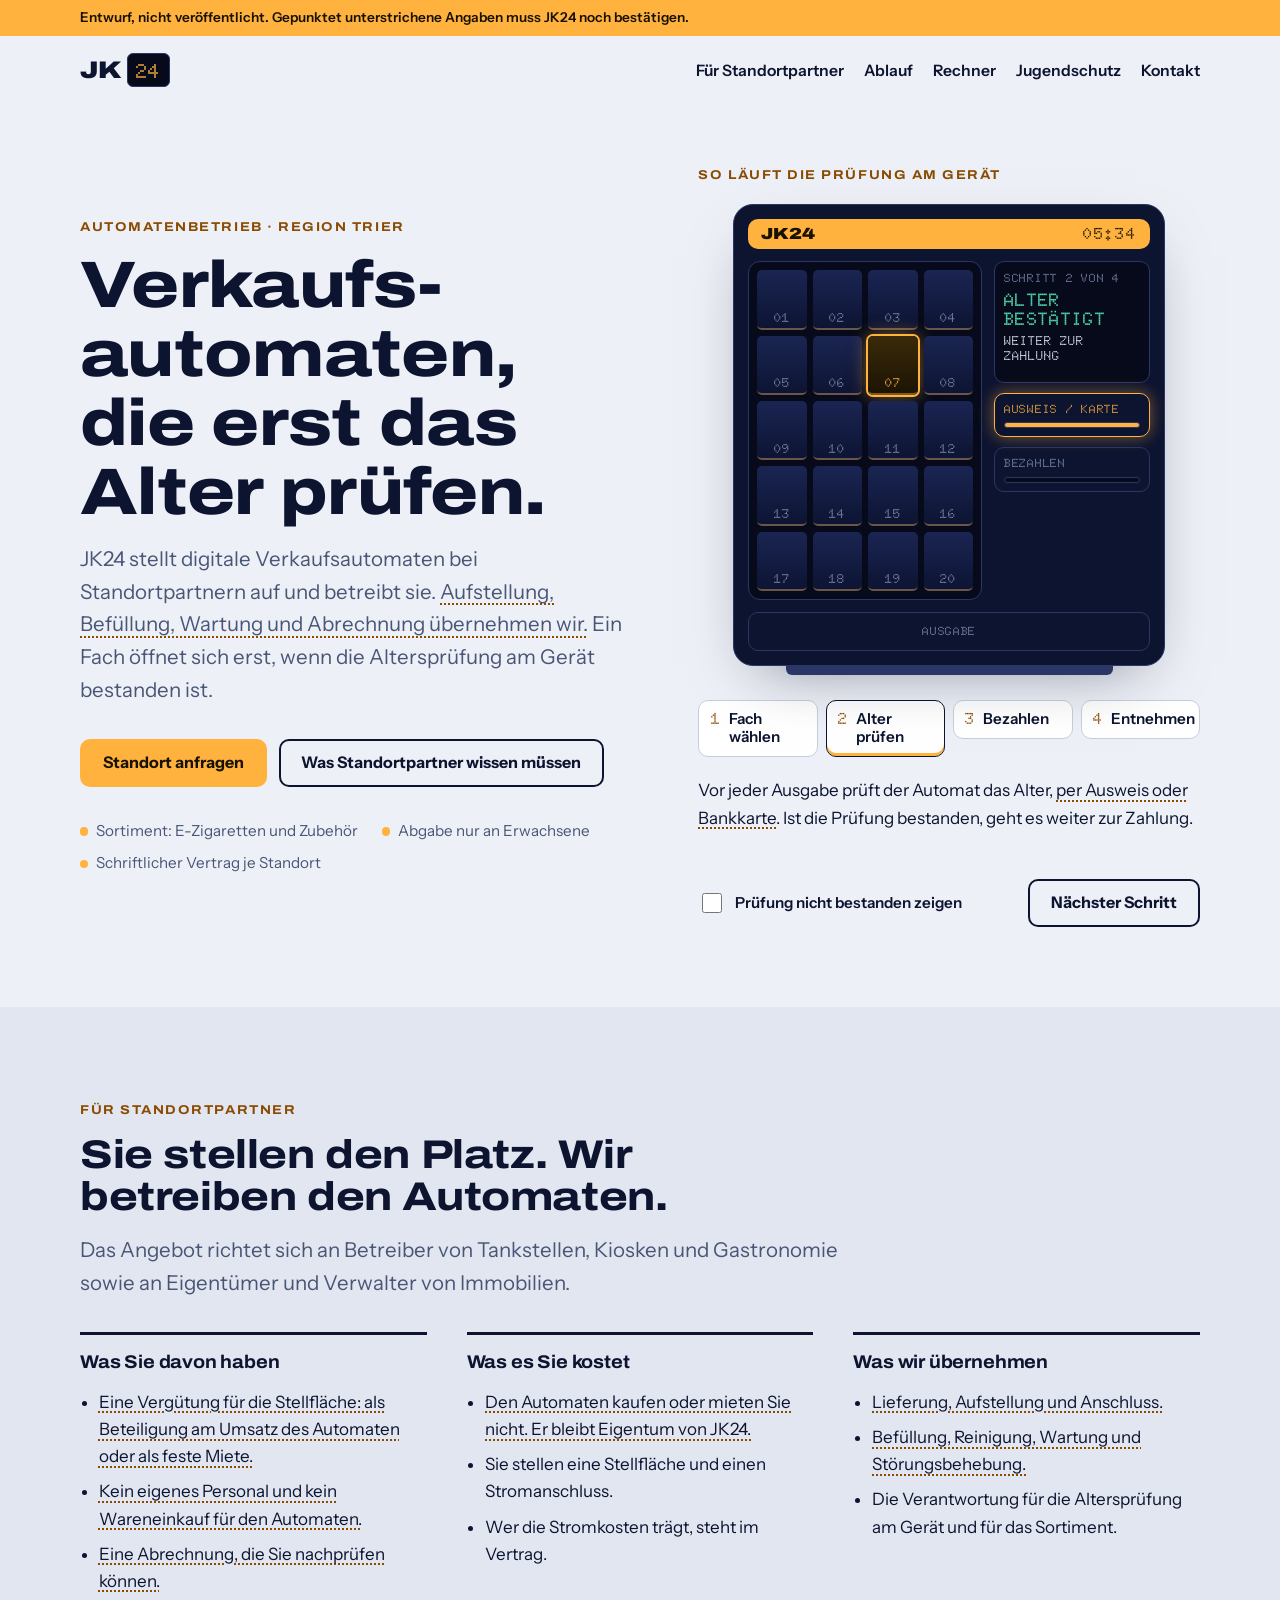
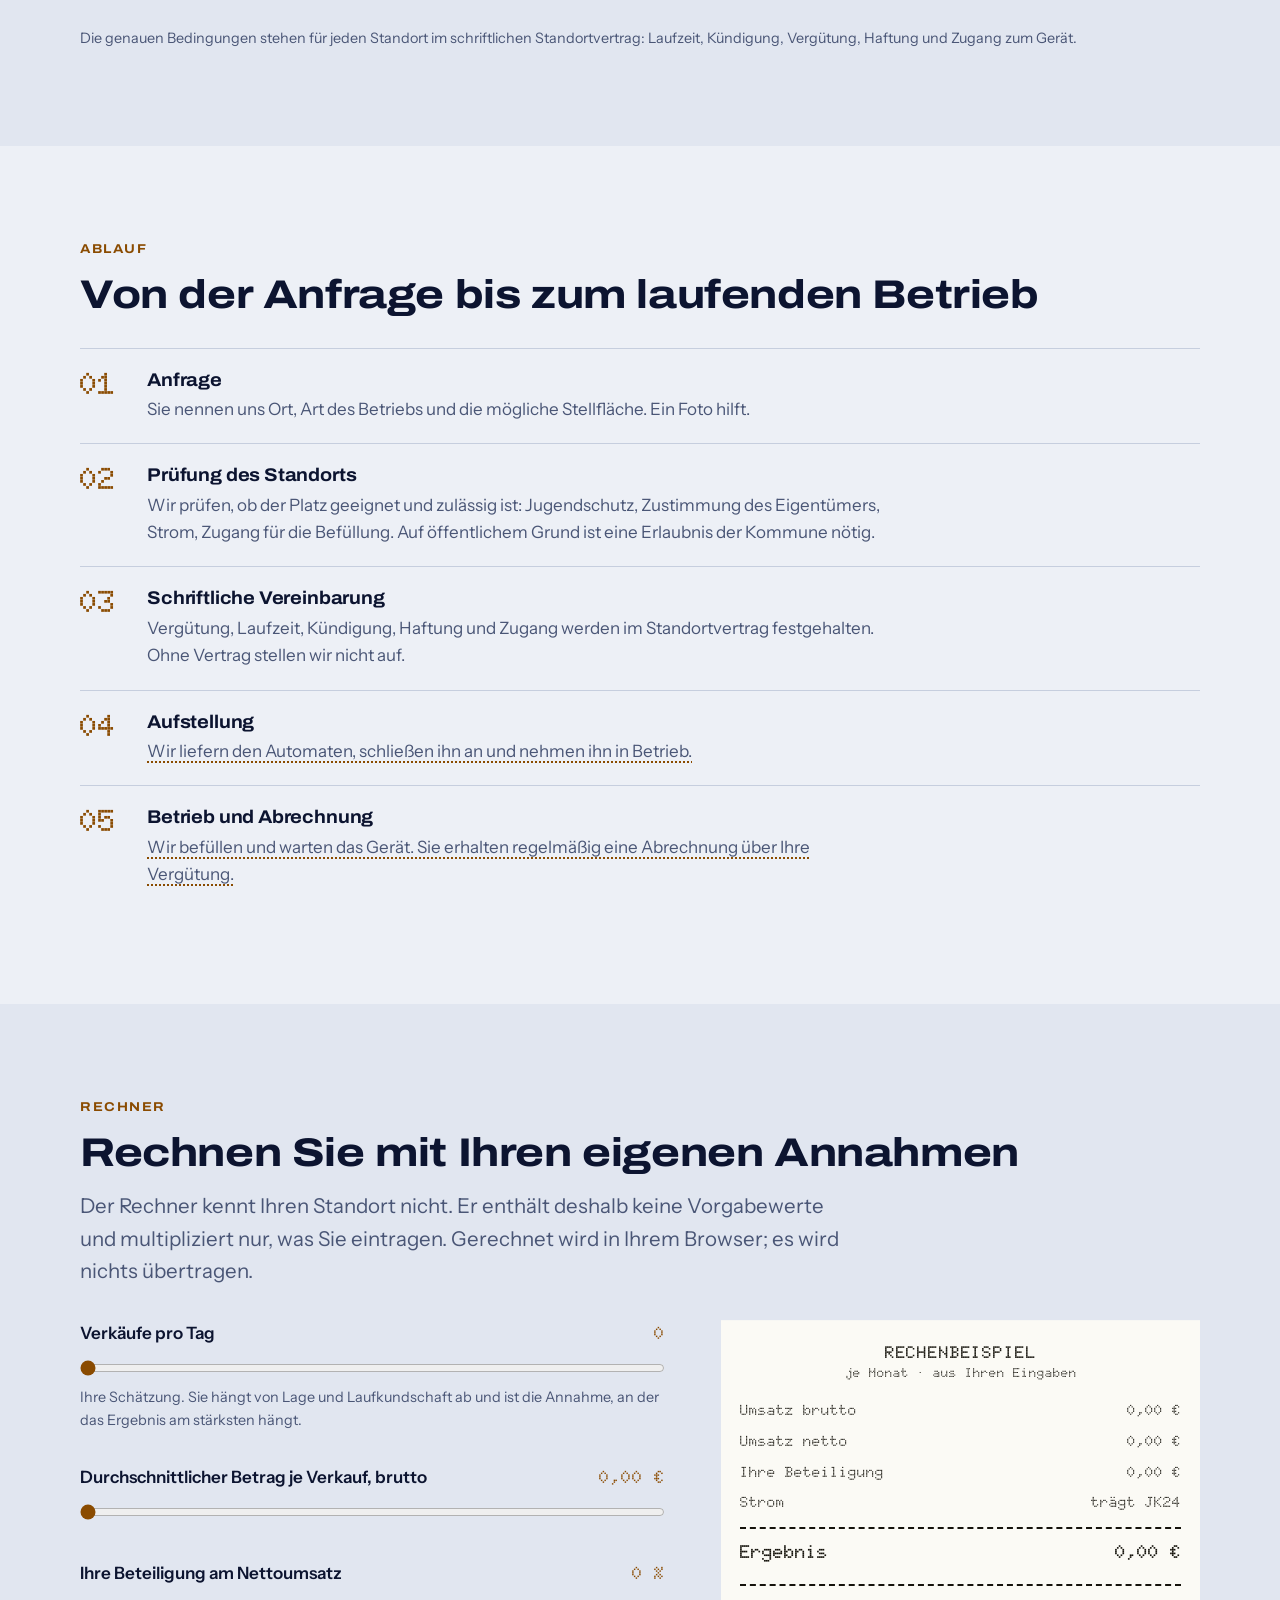
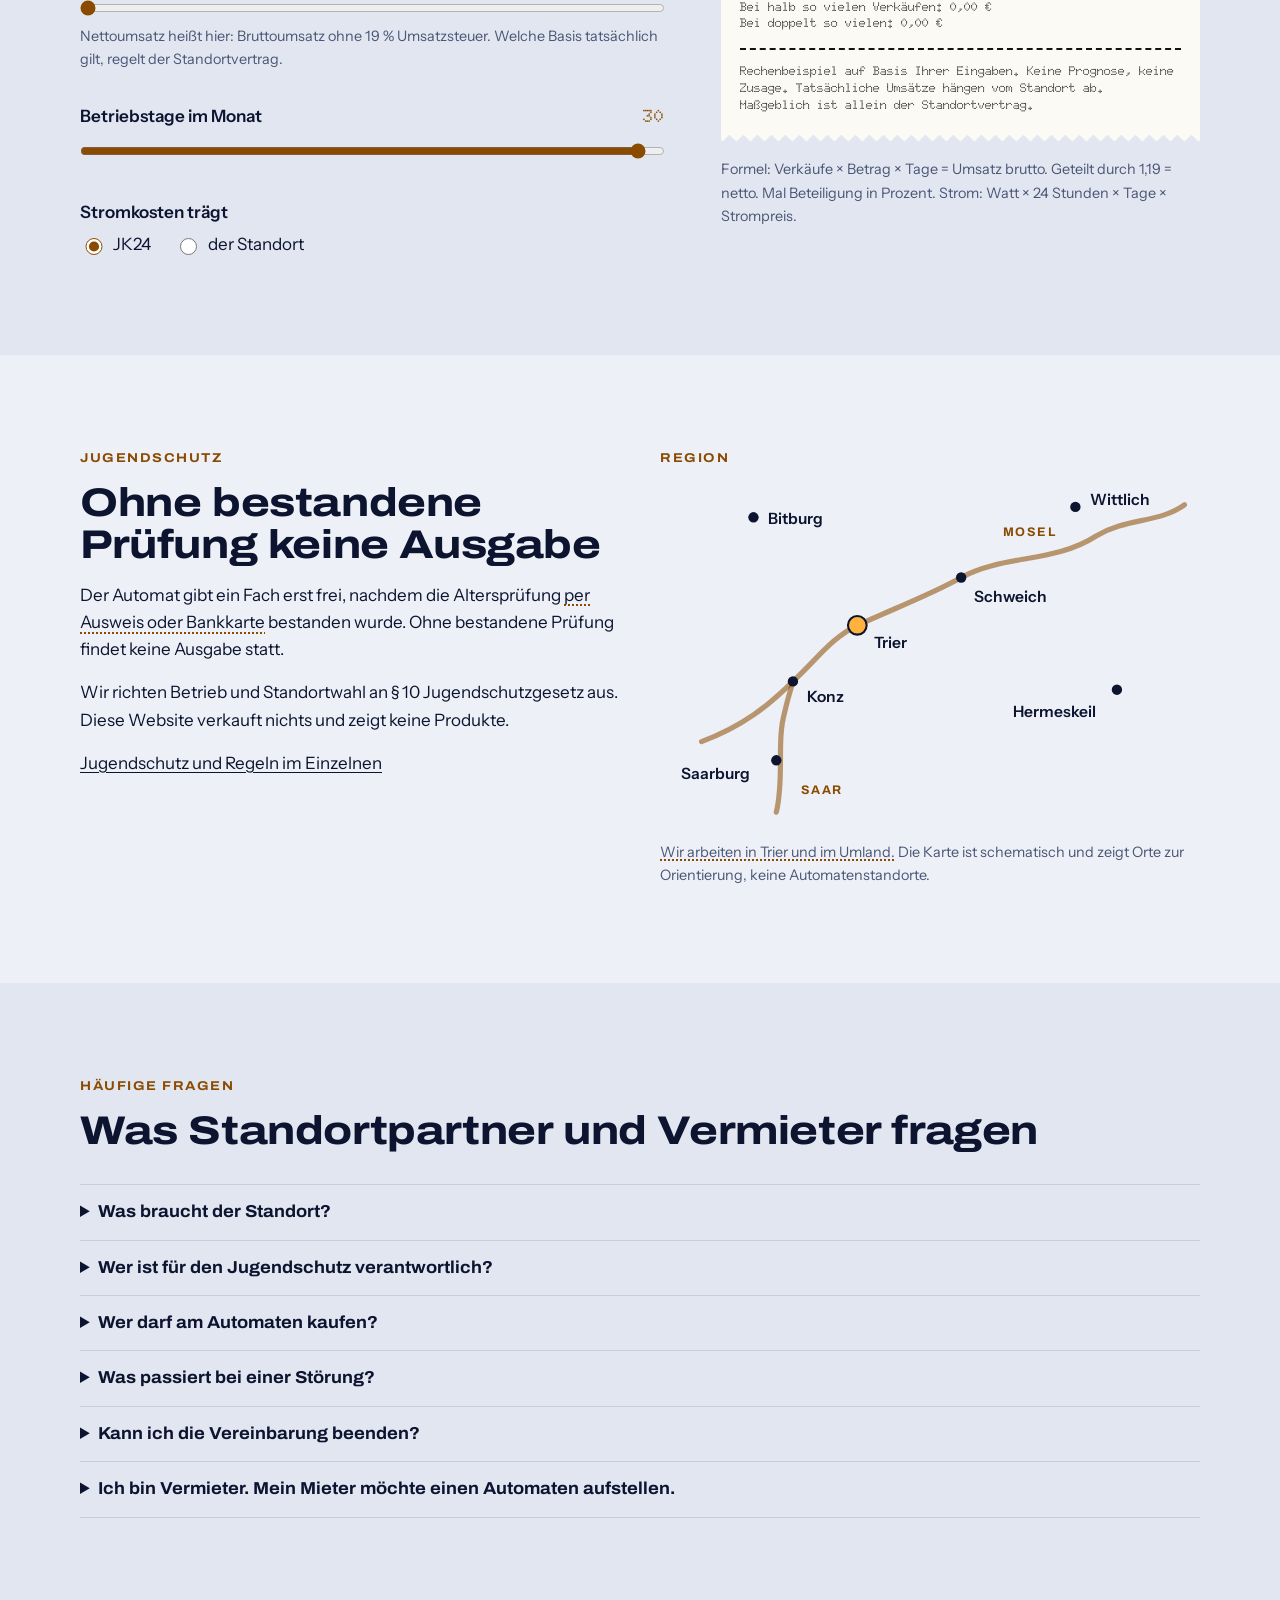
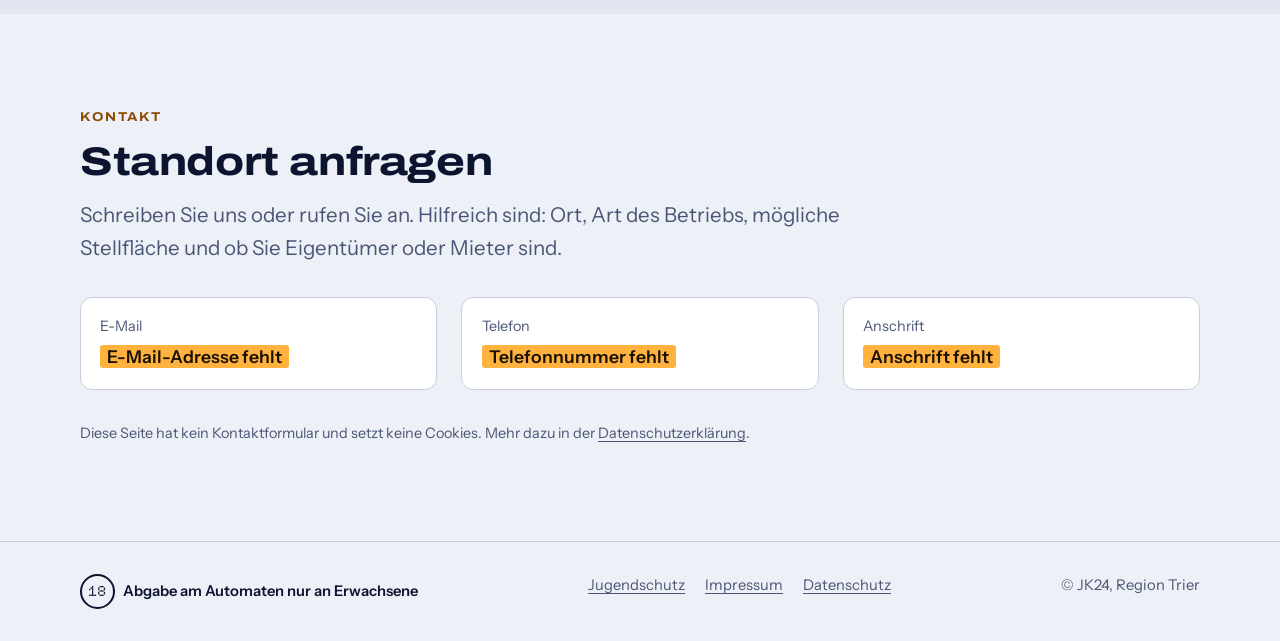
==== website/index.html @ 5e318104 "JK24-Website als statische Seite (Entwurf) Neuer Ordner website/: Startseite mit Schritt-Darstellung" ====
<!doctype html>
<html lang="de">
<head>
<meta charset="utf-8">
<meta name="viewport" content="width=device-width, initial-scale=1, viewport-fit=cover">
<title>JK24 – Verkaufsautomaten mit Altersprüfung für Standorte in der Region Trier</title>
<meta name="description" content="JK24 stellt digitale Verkaufsautomaten mit technischer Altersprüfung bei Standortpartnern in der Region Trier auf und betreibt sie. Informationen für Standortpartner, Vermieter und Behörden.">
<!-- Solange die Seite ein Entwurf ist, soll keine Suchmaschine sie aufnehmen. Beim Start diese Zeile löschen. -->
<meta name="robots" content="noindex">
<meta name="theme-color" content="#080d1f">
<link rel="icon" href="assets/img/favicon.svg" type="image/svg+xml">
<link rel="stylesheet" href="assets/css/site.css">
</head>
<body class="entwurf">
<a class="skip" href="#inhalt">Zum Inhalt springen</a>
<div class="draftbar"><div class="wrap">Entwurf, nicht veröffentlicht. Gepunktet unterstrichene Angaben muss JK24 noch bestätigen.</div></div>

<header class="head">
  <div class="wrap">
    <a class="logo" href="index.html" aria-label="JK24 Startseite">JK<b>24</b></a>
    <nav class="nav" aria-label="Hauptmenü">
      <a href="#partner">Für Standortpartner</a>
      <a href="#ablauf">Ablauf</a>
      <a href="#rechner">Rechner</a>
      <a href="jugendschutz.html">Jugendschutz</a>
      <a href="#kontakt">Kontakt</a>
    </nav>
  </div>
</header>

<main id="inhalt">

<section class="hero">
  <div class="wrap hero__grid">
    <div class="stack stack--l">
      <div class="stack">
        <p class="label">Automatenbetrieb · Region Trier</p>
        <h1>Verkaufs&shy;automaten, die erst das Alter prüfen.</h1>
        <p class="lead">JK24 stellt digitale Verkaufsautomaten bei Standortpartnern auf und betreibt sie. <span class="offen">Aufstellung, Befüllung, Wartung und Abrechnung übernehmen wir.</span> Ein Fach öffnet sich erst, wenn die Altersprüfung am Gerät bestanden ist.</p>
      </div>
      <div class="btnrow">
        <a class="btn btn--main" href="#kontakt">Standort anfragen</a>
        <a class="btn btn--line" href="#partner">Was Standortpartner wissen müssen</a>
      </div>
      <ul class="hero__facts">
        <li>Sortiment: E-Zigaretten und Zubehör</li>
        <li>Abgabe nur an Erwachsene</li>
        <li>Schriftlicher Vertrag je Standort</li>
      </ul>
    </div>

    <!-- Die Darstellung zeigt die Prüf- und Sperrlogik, keine Produkte. -->
    <div class="demo" id="pruefung" aria-labelledby="demo-h">
      <h2 id="demo-h" class="label">So läuft die Prüfung am Gerät</h2>
      <div class="machine" id="machine" data-res="ok" role="img" aria-label="Schematische Darstellung eines Verkaufsautomaten mit nummerierten Fächern, Anzeige, Kartenleser, Bezahlfeld und Ausgabe">
        <div class="m-sign">JK24 <span id="m-clock">--:--</span></div>
        <div class="m-slots" id="m-slots"></div>
        <div class="m-panel">
          <div class="m-screen"><small id="m-s1">SCHRITT 2 VON 4</small><strong id="m-s2">ALTER BESTÄTIGT</strong><em id="m-s3">WEITER ZUR ZAHLUNG</em></div>
          <div class="m-part is-on" id="m-reader">AUSWEIS / KARTE<i></i></div>
          <div class="m-part" id="m-pay">BEZAHLEN<i></i></div>
        </div>
        <div class="m-part m-flap" id="m-flap">AUSGABE</div>
      </div>
      <ol class="steps" id="steps">
        <li><button type="button" id="step-0" data-step="0">Fach wählen</button></li>
        <li><button type="button" id="step-1" data-step="1" aria-current="step">Alter prüfen</button></li>
        <li><button type="button" id="step-2" data-step="2">Bezahlen</button></li>
        <li><button type="button" id="step-3" data-step="3">Entnehmen</button></li>
      </ol>
      <p class="demo__text" id="demo-text" aria-live="polite">Vor jeder Ausgabe prüft der Automat das Alter, <span class="offen">per Ausweis oder Bankkarte</span>. Ist die Prüfung bestanden, geht es weiter zur Zahlung.</p>
      <div class="demo__ctrl">
        <label class="switch" for="demo-fail"><input type="checkbox" id="demo-fail"> Prüfung nicht bestanden zeigen</label>
        <button class="btn btn--line" type="button" id="demo-next">Nächster Schritt</button>
      </div>
    </div>
  </div>
</section>

<section class="band band--alt" id="partner">
  <div class="wrap stack stack--l">
    <div class="stack">
      <p class="label">Für Standortpartner</p>
      <h2>Sie stellen den Platz. Wir betreiben den Automaten.</h2>
      <p class="lead">Das Angebot richtet sich an Betreiber von Tankstellen, Kiosken und Gastronomie sowie an Eigentümer und Verwalter von Immobilien.</p>
    </div>
    <div class="cols">
      <div class="col stack">
        <h3>Was Sie davon haben</h3>
        <ul>
          <li class="offen">Eine Vergütung für die Stellfläche: als Beteiligung am Umsatz des Automaten oder als feste Miete.</li>
          <li class="offen">Kein eigenes Personal und kein Wareneinkauf für den Automaten.</li>
          <li class="offen">Eine Abrechnung, die Sie nachprüfen können.</li>
        </ul>
      </div>
      <div class="col stack">
        <h3>Was es Sie kostet</h3>
        <ul>
          <li class="offen">Den Automaten kaufen oder mieten Sie nicht. Er bleibt Eigentum von JK24.</li>
          <li>Sie stellen eine Stellfläche und einen Stromanschluss.</li>
          <li>Wer die Stromkosten trägt, steht im Vertrag.</li>
        </ul>
      </div>
      <div class="col stack">
        <h3>Was wir übernehmen</h3>
        <ul>
          <li class="offen">Lieferung, Aufstellung und Anschluss.</li>
          <li class="offen">Befüllung, Reinigung, Wartung und Störungsbehebung.</li>
          <li>Die Verantwortung für die Altersprüfung am Gerät und für das Sortiment.</li>
        </ul>
      </div>
    </div>
    <p class="small">Die genauen Bedingungen stehen für jeden Standort im schriftlichen Standortvertrag: Laufzeit, Kündigung, Vergütung, Haftung und Zugang zum Gerät.</p>
  </div>
</section>

<section class="band" id="ablauf">
  <div class="wrap stack stack--l">
    <div class="stack">
      <p class="label">Ablauf</p>
      <h2>Von der Anfrage bis zum laufenden Betrieb</h2>
    </div>
    <ol class="flow">
      <li><div><h3>Anfrage</h3><p>Sie nennen uns Ort, Art des Betriebs und die mögliche Stellfläche. Ein Foto hilft.</p></div></li>
      <li><div><h3>Prüfung des Standorts</h3><p>Wir prüfen, ob der Platz geeignet und zulässig ist: Jugendschutz, Zustimmung des Eigentümers, Strom, Zugang für die Befüllung. Auf öffentlichem Grund ist eine Erlaubnis der Kommune nötig.</p></div></li>
      <li><div><h3>Schriftliche Vereinbarung</h3><p>Vergütung, Laufzeit, Kündigung, Haftung und Zugang werden im Standortvertrag festgehalten. Ohne Vertrag stellen wir nicht auf.</p></div></li>
      <li><div><h3>Aufstellung</h3><p class="offen">Wir liefern den Automaten, schließen ihn an und nehmen ihn in Betrieb.</p></div></li>
      <li><div><h3>Betrieb und Abrechnung</h3><p class="offen">Wir befüllen und warten das Gerät. Sie erhalten regelmäßig eine Abrechnung über Ihre Vergütung.</p></div></li>
    </ol>
  </div>
</section>

<section class="band band--alt" id="rechner">
  <div class="wrap stack stack--l">
    <div class="stack">
      <p class="label">Rechner</p>
      <h2>Rechnen Sie mit Ihren eigenen Annahmen</h2>
      <p class="lead">Der Rechner kennt Ihren Standort nicht. Er enthält deshalb keine Vorgabewerte und multipliziert nur, was Sie eintragen. Gerechnet wird in Ihrem Browser; es wird nichts übertragen.</p>
    </div>
    <div class="calc">
      <form class="stack stack--l" id="calc" onsubmit="return false">
        <div class="field">
          <div class="field__top"><label for="c-sales">Verkäufe pro Tag</label><output id="o-sales" for="c-sales">0</output></div>
          <input type="range" id="c-sales" min="0" max="60" step="1" value="0">
          <p class="small">Ihre Schätzung. Sie hängt von Lage und Laufkundschaft ab und ist die Annahme, an der das Ergebnis am stärksten hängt.</p>
        </div>
        <div class="field">
          <div class="field__top"><label for="c-price">Durchschnittlicher Betrag je Verkauf, brutto</label><output id="o-price" for="c-price">0 €</output></div>
          <input type="range" id="c-price" min="0" max="30" step="0.5" value="0">
        </div>
        <div class="field">
          <div class="field__top"><label for="c-share">Ihre Beteiligung am Nettoumsatz</label><output id="o-share" for="c-share">0 %</output></div>
          <input type="range" id="c-share" min="0" max="30" step="0.5" value="0">
          <p class="small">Nettoumsatz heißt hier: Bruttoumsatz ohne 19 % Umsatzsteuer. Welche Basis tatsächlich gilt, regelt der Standortvertrag.</p>
        </div>
        <div class="field">
          <div class="field__top"><label for="c-days">Betriebstage im Monat</label><output id="o-days" for="c-days">30</output></div>
          <input type="range" id="c-days" min="1" max="31" step="1" value="30">
        </div>
        <fieldset class="radio">
          <legend>Stromkosten trägt</legend>
          <label for="c-pw-jk"><input type="radio" name="pw" id="c-pw-jk" value="jk" checked> JK24</label>
          <label for="c-pw-me"><input type="radio" name="pw" id="c-pw-me" value="me"> der Standort</label>
        </fieldset>
        <div id="pw-fields" class="stack stack--l" hidden>
          <div class="field">
            <div class="field__top"><label for="c-watt">Mittlere Leistungsaufnahme des Automaten</label><output id="o-watt" for="c-watt">0 W</output></div>
            <input type="range" id="c-watt" min="0" max="500" step="10" value="0">
            <p class="small">Den Wert nennt das Datenblatt des Geräts.</p>
          </div>
          <div class="field">
            <div class="field__top"><label for="c-kwh">Ihr Strompreis je kWh</label><output id="o-kwh" for="c-kwh">0 ct</output></div>
            <input type="range" id="c-kwh" min="0" max="60" step="1" value="0">
          </div>
        </div>
      </form>

      <div class="stack">
        <div class="bon" aria-live="polite">
          <h3>RECHENBEISPIEL</h3>
          <p class="c">je Monat · aus Ihren Eingaben</p>
          <dl>
            <div><dt>Umsatz brutto</dt><dd id="r-gross">0,00 €</dd></div>
            <div><dt>Umsatz netto</dt><dd id="r-net">0,00 €</dd></div>
            <div><dt>Ihre Beteiligung</dt><dd id="r-share">0,00 €</dd></div>
            <div><dt>Strom</dt><dd id="r-power">0,00 €</dd></div>
            <div class="sum"><dt>Ergebnis</dt><dd id="r-sum">0,00 €</dd></div>
          </dl>
          <p class="note">Bei halb so vielen Verkäufen: <span id="r-half">0,00 €</span><br>Bei doppelt so vielen: <span id="r-double">0,00 €</span></p>
          <p class="note">Rechenbeispiel auf Basis Ihrer Eingaben. Keine Prognose, keine Zusage. Tatsächliche Umsätze hängen vom Standort ab. Maßgeblich ist allein der Standortvertrag.</p>
        </div>
        <p class="small">Formel: Verkäufe × Betrag × Tage = Umsatz brutto. Geteilt durch 1,19 = netto. Mal Beteiligung in Prozent. Strom: Watt × 24 Stunden × Tage × Strompreis.</p>
      </div>
    </div>
  </div>
</section>

<section class="band" id="jugendschutz">
  <div class="wrap cols cols--2">
    <div class="stack">
      <p class="label">Jugendschutz</p>
      <h2>Ohne bestandene Prüfung keine Ausgabe</h2>
      <p>Der Automat gibt ein Fach erst frei, nachdem die Altersprüfung <span class="offen">per Ausweis oder Bankkarte</span> bestanden wurde. Ohne bestandene Prüfung findet keine Ausgabe statt.</p>
      <p>Wir richten Betrieb und Standortwahl an § 10 Jugendschutzgesetz aus. Diese Website verkauft nichts und zeigt keine Produkte.</p>
      <p><a href="jugendschutz.html">Jugendschutz und Regeln im Einzelnen</a></p>
    </div>
    <div class="stack">
      <p class="label">Region</p>
      <svg class="map" viewBox="0 0 520 330" role="img" aria-label="Schematische Karte der Region Trier mit Mosel und Saar. Sie zeigt Orte zur Orientierung, keine Automatenstandorte.">
        <path class="river" d="M40 250 C80 235 105 215 128 192 C150 172 165 150 190 138 C225 122 262 108 290 92 C330 70 380 78 420 52 C450 34 480 40 505 22"/>
        <path class="river" d="M112 318 C120 285 112 250 120 222 C123 208 126 200 128 192"/>
        <text class="rv" x="330" y="52">MOSEL</text>
        <text class="rv" x="136" y="300">SAAR</text>
        <circle class="hub" cx="190" cy="138" r="9"/><text x="206" y="160">Trier</text>
        <circle class="dot" cx="128" cy="192" r="5"/><text x="142" y="212">Konz</text>
        <circle class="dot" cx="112" cy="268" r="5"/><text x="20" y="286">Saarburg</text>
        <circle class="dot" cx="290" cy="92" r="5"/><text x="302" y="116">Schweich</text>
        <circle class="dot" cx="400" cy="24" r="5"/><text x="414" y="22">Wittlich</text>
        <circle class="dot" cx="90" cy="34" r="5"/><text x="104" y="40">Bitburg</text>
        <circle class="dot" cx="440" cy="200" r="5"/><text x="340" y="226">Hermeskeil</text>
      </svg>
      <p class="small"><span class="offen">Wir arbeiten in Trier und im Umland.</span> Die Karte ist schematisch und zeigt Orte zur Orientierung, keine Automatenstandorte.</p>
    </div>
  </div>
</section>

<section class="band band--alt" id="fragen">
  <div class="wrap stack stack--l">
    <div class="stack">
      <p class="label">Häufige Fragen</p>
      <h2>Was Standortpartner und Vermieter fragen</h2>
    </div>
    <div class="faq">
      <details><summary>Was braucht der Standort?</summary><p>Eine ebene, zugängliche Stellfläche und einen Stromanschluss. Maße, Gewicht und Anschlusswerte nennen wir Ihnen mit dem Datenblatt des Geräts, bevor Sie etwas zusagen.</p></details>
      <details><summary>Wer ist für den Jugendschutz verantwortlich?</summary><p>JK24 als Betreiber des Automaten. Die Altersprüfung ist im Gerät eingebaut. Wie die Verantwortung zwischen Betreiber und Standort im Einzelnen verteilt ist, steht im Standortvertrag.</p></details>
      <details><summary>Wer darf am Automaten kaufen?</summary><p>Nur Erwachsene. Die Abgabe von E-Zigaretten an Minderjährige ist gesetzlich verboten.</p></details>
      <details><summary>Was passiert bei einer Störung?</summary><p>Am Automaten steht, wie Sie und Kunden uns erreichen. <span class="offen">Wir kümmern uns um die Behebung.</span></p></details>
      <details><summary>Kann ich die Vereinbarung beenden?</summary><p>Ja. Laufzeit und Kündigungsfrist stehen im Standortvertrag. Lesen Sie ihn in Ruhe, bevor Sie unterschreiben.</p></details>
      <details><summary>Ich bin Vermieter. Mein Mieter möchte einen Automaten aufstellen.</summary><p>Wir stellen nur mit schriftlicher Zustimmung des Eigentümers auf. Sprechen Sie uns an, wir zeigen Ihnen Gerät, Altersprüfung und Vertrag.</p></details>
    </div>
  </div>
</section>

<section class="band" id="kontakt">
  <div class="wrap stack stack--l">
    <div class="stack">
      <p class="label">Kontakt</p>
      <h2>Standort anfragen</h2>
      <p class="lead">Schreiben Sie uns oder rufen Sie an. Hilfreich sind: Ort, Art des Betriebs, mögliche Stellfläche und ob Sie Eigentümer oder Mieter sind.</p>
    </div>
    <div class="contact">
      <div><span class="small">E-Mail</span><strong><span class="platzhalter">E-Mail-Adresse fehlt</span></strong></div>
      <div><span class="small">Telefon</span><strong><span class="platzhalter">Telefonnummer fehlt</span></strong></div>
      <div><span class="small">Anschrift</span><strong><span class="platzhalter">Anschrift fehlt</span></strong></div>
    </div>
    <p class="small">Diese Seite hat kein Kontaktformular und setzt keine Cookies. Mehr dazu in der <a href="datenschutz.html">Datenschutzerklärung</a>.</p>
  </div>
</section>

</main>

<footer class="foot">
  <div class="wrap">
    <span class="age"><b>18</b> Abgabe am Automaten nur an Erwachsene</span>
    <nav aria-label="Rechtliches">
      <a href="jugendschutz.html">Jugendschutz</a>
      <a href="impressum.html">Impressum</a>
      <a href="datenschutz.html">Datenschutz</a>
    </nav>
    <span>© JK24, Region Trier</span>
  </div>
</footer>
<script src="assets/js/site.js" defer></script>
</body>
</html>
---- website/assets/css/site.css ----
/* JK24 – Gestaltung der ganzen Website in einer Datei.
   Idee: Die Seite folgt Tag und Nacht (hell/dunkel nach Einstellung des Geräts),
   der Automat selbst bleibt immer ein dunkler Kasten mit bernsteinfarbenem Licht.
   Aufbau: eine Spalte am Handy, ab 900px zwei Spalten. Keine externen Dateien. */

@font-face { font-family: "Archivo"; src: url("../fonts/archivo-var.woff2") format("woff2"); font-weight: 100 900; font-stretch: 62% 125%; font-display: swap; }
@font-face { font-family: "Instrument Sans"; src: url("../fonts/instrument-sans-var.woff2") format("woff2"); font-weight: 400 700; font-display: swap; }
@font-face { font-family: "Doto"; src: url("../fonts/doto-var.woff2") format("woff2"); font-weight: 100 900; font-display: swap; }

/* Tag (hell). Jede Farbe wird hier zuerst festgelegt. */
:root {
  --bg: #edf0f6;
  --bg-2: #e1e6f0;
  --surface: #ffffff;
  --line: #c6cede;
  --fg: #0c1430;
  --muted: #4a5676;
  --amber: #ffb23e;        /* Licht des Automaten, Flächen und Knöpfe */
  --amber-ink: #1a1200;    /* Schrift auf Bernstein */
  --accent: #8a4b00;       /* Bernstein als Schriftfarbe auf dem Seitengrund */
  --ok: #0a6e52;
  --no: #b3261e;
  --focus: #1f4fd8;
  --shadow: 0 24px 60px -28px rgba(12, 20, 48, .55);
  /* Der Automat: in beiden Ansichten gleich, weil er ein Gegenstand ist. */
  --m-body: #0d1430;
  --m-edge: #2a3766;
  --m-glass: #060a1a;
  --m-text: #e9edf7;
  --m-dim: #7f8bb0;
  --m-ok: #4fd6a8;
  --m-no: #ff7a6b;

  --display: "Archivo", "Arial Black", "Helvetica Neue", Arial, sans-serif;
  --body: "Instrument Sans", "Segoe UI", Roboto, "Helvetica Neue", Arial, sans-serif;
  --dot: "Doto", "Courier New", ui-monospace, monospace;
  --wrap: 72rem;
}
/* Nacht (dunkel): nur die Farbwerte ändern sich. */
@media (prefers-color-scheme: dark) {
  :root:not([data-theme="light"]) {
    --bg: #080d1f; --bg-2: #0d1430; --surface: #111a3a; --line: #26335c;
    --fg: #e9edf7; --muted: #9aa6c4; --accent: #ffb23e; --ok: #4fd6a8; --no: #ff7a6b;
    --focus: #9db8ff; --shadow: 0 30px 80px -30px rgba(255, 178, 62, .28);
    --m-body: #0f1838; --m-edge: #33427a;
    color-scheme: dark;
  }
}
:root[data-theme="dark"] {
  --bg: #080d1f; --bg-2: #0d1430; --surface: #111a3a; --line: #26335c;
  --fg: #e9edf7; --muted: #9aa6c4; --accent: #ffb23e; --ok: #4fd6a8; --no: #ff7a6b;
  --focus: #9db8ff; --shadow: 0 30px 80px -30px rgba(255, 178, 62, .28);
  --m-body: #0f1838; --m-edge: #33427a;
  color-scheme: dark;
}

*, *::before, *::after { box-sizing: border-box; }
html { -webkit-text-size-adjust: 100%; scroll-behavior: smooth; }
body {
  margin: 0; background: var(--bg); color: var(--fg);
  font: 400 1.0625rem/1.6 var(--body);
  overflow-wrap: break-word;
}
img, svg { max-width: 100%; }
[hidden] { display: none !important; }
a { color: inherit; text-underline-offset: .18em; }
a:hover { color: var(--accent); }
:focus-visible { outline: 3px solid var(--focus); outline-offset: 3px; border-radius: 4px; }
h1, h2, h3 { font-family: var(--display); font-stretch: 118%; line-height: 1.05; margin: 0; text-wrap: balance; letter-spacing: -.01em; }
h1 { font-size: clamp(2.1rem, 6.2vw, 4.1rem); font-weight: 800; }
h2 { font-size: clamp(1.6rem, 3.8vw, 2.5rem); font-weight: 750; }
h3 { font-size: 1.15rem; font-weight: 700; font-stretch: 108%; line-height: 1.2; }
p { margin: 0; }
.lead { font-size: clamp(1.1rem, 1.6vw, 1.3rem); color: var(--muted); max-width: 38em; }
.small { font-size: .9rem; color: var(--muted); }
.label { font: 700 .8rem/1.2 var(--display); font-stretch: 112%; letter-spacing: .12em; text-transform: uppercase; color: var(--accent); }

/* Seitenrand: einmal hier, damit nichts bis an den Bildschirmrand läuft. */
.wrap { max-width: var(--wrap); margin-inline: auto; padding-left: max(16px, env(safe-area-inset-left, 0px)); padding-right: max(16px, env(safe-area-inset-right, 0px)); }
.band { padding-block: clamp(3rem, 8vw, 6rem); }
.band--alt { background: var(--bg-2); }
.stack { display: flex; flex-direction: column; gap: 1rem; }
.stack--l { gap: 2rem; }

.skip { position: absolute; left: -999px; top: 0; background: var(--amber); color: var(--amber-ink); padding: .6rem 1rem; z-index: 20; }
.skip:focus { left: 8px; top: 8px; }

/* Entwurfsbalken: verschwindet, wenn am <body> die Klasse "entwurf" entfernt wird. */
.draftbar { display: none; }
.entwurf .draftbar { display: block; background: var(--amber); color: var(--amber-ink); font-size: .85rem; font-weight: 600; }
.draftbar .wrap { padding-block: .45rem; }
.entwurf .offen { text-decoration: underline dotted var(--accent) 2px; text-underline-offset: .22em; }
.platzhalter { background: var(--amber); color: var(--amber-ink); padding: .05em .4em; border-radius: 3px; font-weight: 600; }

/* Kopf */
.head .wrap { display: flex; align-items: center; justify-content: space-between; gap: 1rem; padding-block: 1rem; flex-wrap: wrap; }
.logo { display: inline-flex; align-items: center; gap: .35rem; text-decoration: none; font: 900 1.5rem/1 var(--display); font-stretch: 125%; letter-spacing: -.02em; color: var(--fg); }
.logo:hover { color: var(--fg); }
.logo b { font: 800 1.25rem/1 var(--dot); background: var(--m-glass); color: var(--amber); padding: .32em .4em .26em; border-radius: 6px; border: 1px solid var(--m-edge); letter-spacing: .04em; }
.nav { display: flex; flex-wrap: wrap; gap: .25rem 1.25rem; font-weight: 600; font-size: .98rem; }
.nav a { text-decoration: none; padding: .35rem 0; }
.nav a[aria-current="page"] { color: var(--accent); }

.btn { display: inline-flex; align-items: center; justify-content: center; gap: .5rem; min-height: 3rem; padding: .7rem 1.3rem; border-radius: 10px; font: 700 1rem/1.2 var(--body); text-decoration: none; border: 2px solid transparent; cursor: pointer; }
.btn--main { background: var(--amber); color: var(--amber-ink); }
.btn--main:hover { color: var(--amber-ink); filter: brightness(1.07); }
.btn--line { border-color: var(--fg); color: var(--fg); background: transparent; }
.btn--line:hover { border-color: var(--accent); }
.btn[disabled] { opacity: .45; cursor: not-allowed; }
.btnrow { display: flex; flex-wrap: wrap; gap: .75rem; }

/* Auftakt */
.hero { padding-block: clamp(1.5rem, 5vw, 4rem) clamp(3rem, 7vw, 5rem); }
.hero__grid { display: grid; grid-template-columns: minmax(0, 1fr); gap: 2.5rem; align-items: center; }
.hero__grid > * { min-width: 0; }
.hero__facts { display: flex; flex-wrap: wrap; gap: .5rem 1.5rem; padding: 0; margin: 0; list-style: none; font-size: .95rem; color: var(--muted); }
.hero__facts li::before { content: ""; display: inline-block; width: .55em; height: .55em; border-radius: 50%; background: var(--amber); margin-right: .5em; }
@media (min-width: 900px) { .hero__grid { grid-template-columns: minmax(0, 1.05fr) minmax(0, .95fr); gap: 4rem; } }

/* Der Automat */
.demo { display: grid; grid-template-columns: minmax(0, 1fr); gap: 1.25rem; }
.machine {
  width: min(100%, 27rem); margin: 0 auto 14px; background: var(--m-body); color: var(--m-text);
  border: 1px solid var(--m-edge); border-radius: 20px; padding: 14px; box-shadow: var(--shadow);
  display: grid; grid-template-columns: minmax(0, 1.5fr) minmax(0, 1fr); gap: 12px; position: relative;
}
.machine::after { content: ""; position: absolute; left: 12%; right: 12%; bottom: -10px; height: 10px; border-radius: 0 0 6px 6px; background: var(--m-edge); }
.m-sign { grid-column: 1 / -1; display: flex; justify-content: space-between; align-items: center; background: var(--amber); color: var(--amber-ink); border-radius: 10px; padding: .45rem .8rem; font: 900 1rem/1 var(--display); font-stretch: 125%; }
.m-sign span { font: 800 1rem/1 var(--dot); letter-spacing: .06em; }
.m-slots { display: grid; grid-template-columns: repeat(4, 1fr); gap: 6px; background: var(--m-glass); padding: 8px; border-radius: 12px; border: 1px solid var(--m-edge); }
.m-slot { aspect-ratio: 1 / 1.2; border-radius: 5px; background: linear-gradient(180deg, #1a2552, #0d1433); border-bottom: 2px solid rgba(255, 178, 62, .35); display: grid; place-items: end center; padding-bottom: 3px; font: 800 .8rem/1 var(--dot); color: var(--m-dim); transition: box-shadow .25s, background .25s; }
.m-slot.is-pick { background: linear-gradient(180deg, #3a2a08, #1c1404); color: var(--amber); box-shadow: 0 0 0 2px var(--amber), 0 0 18px rgba(255, 178, 62, .55); }
.m-panel { display: flex; flex-direction: column; gap: 10px; min-width: 0; }
.m-screen { background: var(--m-glass); border: 1px solid var(--m-edge); border-radius: 10px; padding: .6rem .55rem; min-height: 7.6rem; display: flex; flex-direction: column; gap: .3rem; font-family: var(--dot); color: var(--amber); }
.m-screen small { font: 800 .74rem/1.1 var(--dot); color: var(--m-dim); letter-spacing: .06em; }
.m-screen strong { font: 900 1.12rem/1.08 var(--dot); letter-spacing: .02em; }
.m-screen em { font: 800 .8rem/1.2 var(--dot); font-style: normal; color: var(--m-text); }
.machine[data-res="ok"] .m-screen strong { color: var(--m-ok); }
.machine[data-res="no"] .m-screen strong { color: var(--m-no); }
.m-part { border: 1px solid var(--m-edge); border-radius: 10px; padding: .5rem .55rem; font: 800 .74rem/1.2 var(--dot); letter-spacing: .06em; color: var(--m-dim); display: flex; flex-direction: column; gap: .4rem; transition: box-shadow .25s, border-color .25s, color .25s; }
.m-part i { display: block; height: 6px; border-radius: 3px; background: var(--m-glass); border: 1px solid var(--m-edge); }
.m-part.is-on { border-color: var(--amber); color: var(--amber); box-shadow: 0 0 16px rgba(255, 178, 62, .45); }
.m-part.is-on i { background: var(--amber); }
.m-flap { grid-column: 1 / -1; text-align: center; padding: .7rem; }
.machine[data-res="no"] .m-part.is-on { border-color: var(--m-no); color: var(--m-no); box-shadow: 0 0 16px rgba(255, 122, 107, .4); }
.machine[data-res="no"] .m-part.is-on i { background: var(--m-no); }

.steps { list-style: none; margin: 0; padding: 0; display: grid; grid-template-columns: repeat(2, 1fr); gap: .5rem; counter-reset: s; }
.steps li { counter-increment: s; min-width: 0; }
.steps button { width: 100%; text-align: left; background: var(--surface); color: var(--fg); border: 1px solid var(--line); border-radius: 10px; padding: .6rem .7rem; font: 600 .95rem/1.2 var(--body); cursor: pointer; display: flex; gap: .5rem; align-items: baseline; }
.steps button::before { content: counter(s); font: 800 1rem/1 var(--dot); color: var(--accent); }
.steps button[aria-current="step"] { border-color: var(--fg); box-shadow: inset 0 -3px 0 var(--amber); }
.steps button:disabled { opacity: .5; text-decoration: line-through; cursor: not-allowed; }
@media (min-width: 520px) { .steps { grid-template-columns: repeat(4, 1fr); } }
.demo__text { min-height: 4.8em; }
.demo__ctrl { display: flex; flex-wrap: wrap; gap: .75rem 1.25rem; align-items: center; justify-content: space-between; }
.switch { display: inline-flex; align-items: center; gap: .6rem; font-weight: 600; font-size: .95rem; cursor: pointer; }
.switch input { width: 1.25rem; height: 1.25rem; accent-color: var(--no); }

/* Drei Spalten "haben / kosten / stellen" */
.cols { display: grid; gap: 2rem; }
.cols > * { min-width: 0; }
@media (min-width: 800px) { .cols { grid-template-columns: repeat(3, 1fr); gap: 2.5rem; } .cols--2 { grid-template-columns: repeat(2, 1fr); } }
.col { border-top: 3px solid var(--fg); padding-top: 1rem; }
.col ul, .plain { margin: 0; padding-left: 1.1em; display: flex; flex-direction: column; gap: .5rem; }

/* Ablauf: echte Reihenfolge, deshalb nummeriert */
.flow { list-style: none; margin: 0; padding: 0; counter-reset: f; display: grid; gap: 0; }
.flow li { counter-increment: f; display: grid; grid-template-columns: 3.2rem 1fr; gap: 1rem; padding-block: 1.25rem; border-top: 1px solid var(--line); }
.flow li::before { content: counter(f, decimal-leading-zero); font: 900 1.9rem/1 var(--dot); color: var(--accent); }
.flow li > div { min-width: 0; display: flex; flex-direction: column; gap: .35rem; }
.flow p { color: var(--muted); max-width: 44em; }

/* Rechner */
.calc { display: grid; gap: 2rem; align-items: start; }
.calc > * { min-width: 0; }
@media (min-width: 900px) { .calc { grid-template-columns: 1.1fr .9fr; gap: 3.5rem; } }
.field { display: grid; gap: .3rem; }
.field__top { display: flex; justify-content: space-between; gap: 1rem; align-items: baseline; font-weight: 600; }
.field output { font: 800 1.1rem/1 var(--dot); color: var(--accent); white-space: nowrap; }
.field input[type="range"] { width: 100%; accent-color: var(--accent); height: 2rem; margin: 0; }
.field .small { margin-top: -.2rem; }
.radio { display: flex; flex-wrap: wrap; gap: .5rem 1.5rem; border: 0; padding: 0; margin: 0; }
.radio legend { font-weight: 600; padding: 0; margin-bottom: .3rem; }
.radio label { display: inline-flex; gap: .45rem; align-items: center; }
.radio input { accent-color: var(--accent); width: 1.1rem; height: 1.1rem; }
/* Das Ergebnis sieht aus wie ein Kassenbon: Abrechnung ist das, worum es geht. */
.bon { background: #fbfaf5; color: #15130c; font-family: var(--dot); font-weight: 700; padding: 1.4rem 1.2rem 1.8rem; box-shadow: var(--shadow); font-variant-numeric: tabular-nums;
  -webkit-mask: conic-gradient(from -45deg at bottom, #0000, #000 1deg 89deg, #0000 90deg) 50% / 14px 100%; mask: conic-gradient(from -45deg at bottom, #0000, #000 1deg 89deg, #0000 90deg) 50% / 14px 100%; }
.bon h3 { font: 900 1.05rem/1.2 var(--dot); letter-spacing: .05em; text-align: center; }
.bon p.c { text-align: center; font-size: .8rem; }
.bon dl { margin: 1rem 0 0; display: grid; gap: .45rem; }
.bon dl div { display: flex; justify-content: space-between; gap: 1rem; font-size: .92rem; }
.bon dd { margin: 0; white-space: nowrap; }
.bon .sum { border-top: 2px dashed #15130c; padding-top: .6rem; margin-top: .3rem; font-size: 1.15rem; font-weight: 900; }
.bon .note { border-top: 2px dashed #15130c; margin-top: 1rem; padding-top: .8rem; font-size: .78rem; line-height: 1.35; }

/* Region: schematische Karte */
.map { width: 100%; height: auto; display: block; }
.map .river { fill: none; stroke: var(--accent); stroke-width: 5; stroke-linecap: round; opacity: .55; }
.map .dot { fill: var(--fg); }
.map .hub { fill: var(--amber); stroke: var(--fg); stroke-width: 2; }
.map text { font: 600 15px var(--body); fill: var(--fg); }
.map .rv { font: 700 12px var(--display); letter-spacing: .14em; fill: var(--accent); }

/* Fragen */
.faq details { border-top: 1px solid var(--line); padding-block: 1rem; }
.faq details:last-child { border-bottom: 1px solid var(--line); }
.faq summary { font: 700 1.08rem/1.3 var(--display); font-stretch: 106%; cursor: pointer; }
.faq details p { margin-top: .6rem; color: var(--muted); max-width: 46em; }

/* Kontakt */
.contact { display: grid; gap: 1.5rem; }
@media (min-width: 800px) { .contact { grid-template-columns: repeat(3, 1fr); } }
.contact > div { background: var(--surface); border: 1px solid var(--line); border-radius: 12px; padding: 1.1rem 1.2rem; min-width: 0; display: flex; flex-direction: column; gap: .3rem; }
.contact strong { font-size: 1.1rem; user-select: all; }

/* Fuß */
.foot { border-top: 1px solid var(--line); font-size: .92rem; color: var(--muted); }
.foot .wrap { padding-block: 2rem; display: flex; flex-wrap: wrap; gap: 1rem 2rem; justify-content: space-between; }
.foot nav { display: flex; flex-wrap: wrap; gap: .4rem 1.25rem; }
.age { display: inline-flex; align-items: center; gap: .5rem; font-weight: 600; color: var(--fg); }
.age b { font: 900 .9rem/1 var(--dot); border: 2px solid var(--fg); border-radius: 50%; width: 2.2rem; height: 2.2rem; display: grid; place-items: center; }

/* Textseiten (Impressum, Datenschutz, Jugendschutz) */
.prose { max-width: 44rem; display: flex; flex-direction: column; gap: 1rem; }
.prose h1 { font-size: clamp(1.9rem, 5vw, 3rem); }
.prose h2 { font-size: 1.35rem; margin-top: 1.5rem; }
.prose ul { margin: 0; padding-left: 1.2em; display: flex; flex-direction: column; gap: .4rem; }
.box { border: 2px dashed var(--accent); border-radius: 10px; padding: 1rem 1.1rem; }

@media (prefers-reduced-motion: reduce) { * { transition: none !important; scroll-behavior: auto !important; } }
@media print { .draftbar, .nav, .demo__ctrl { display: none !important; } body { background: #fff; color: #000; } }
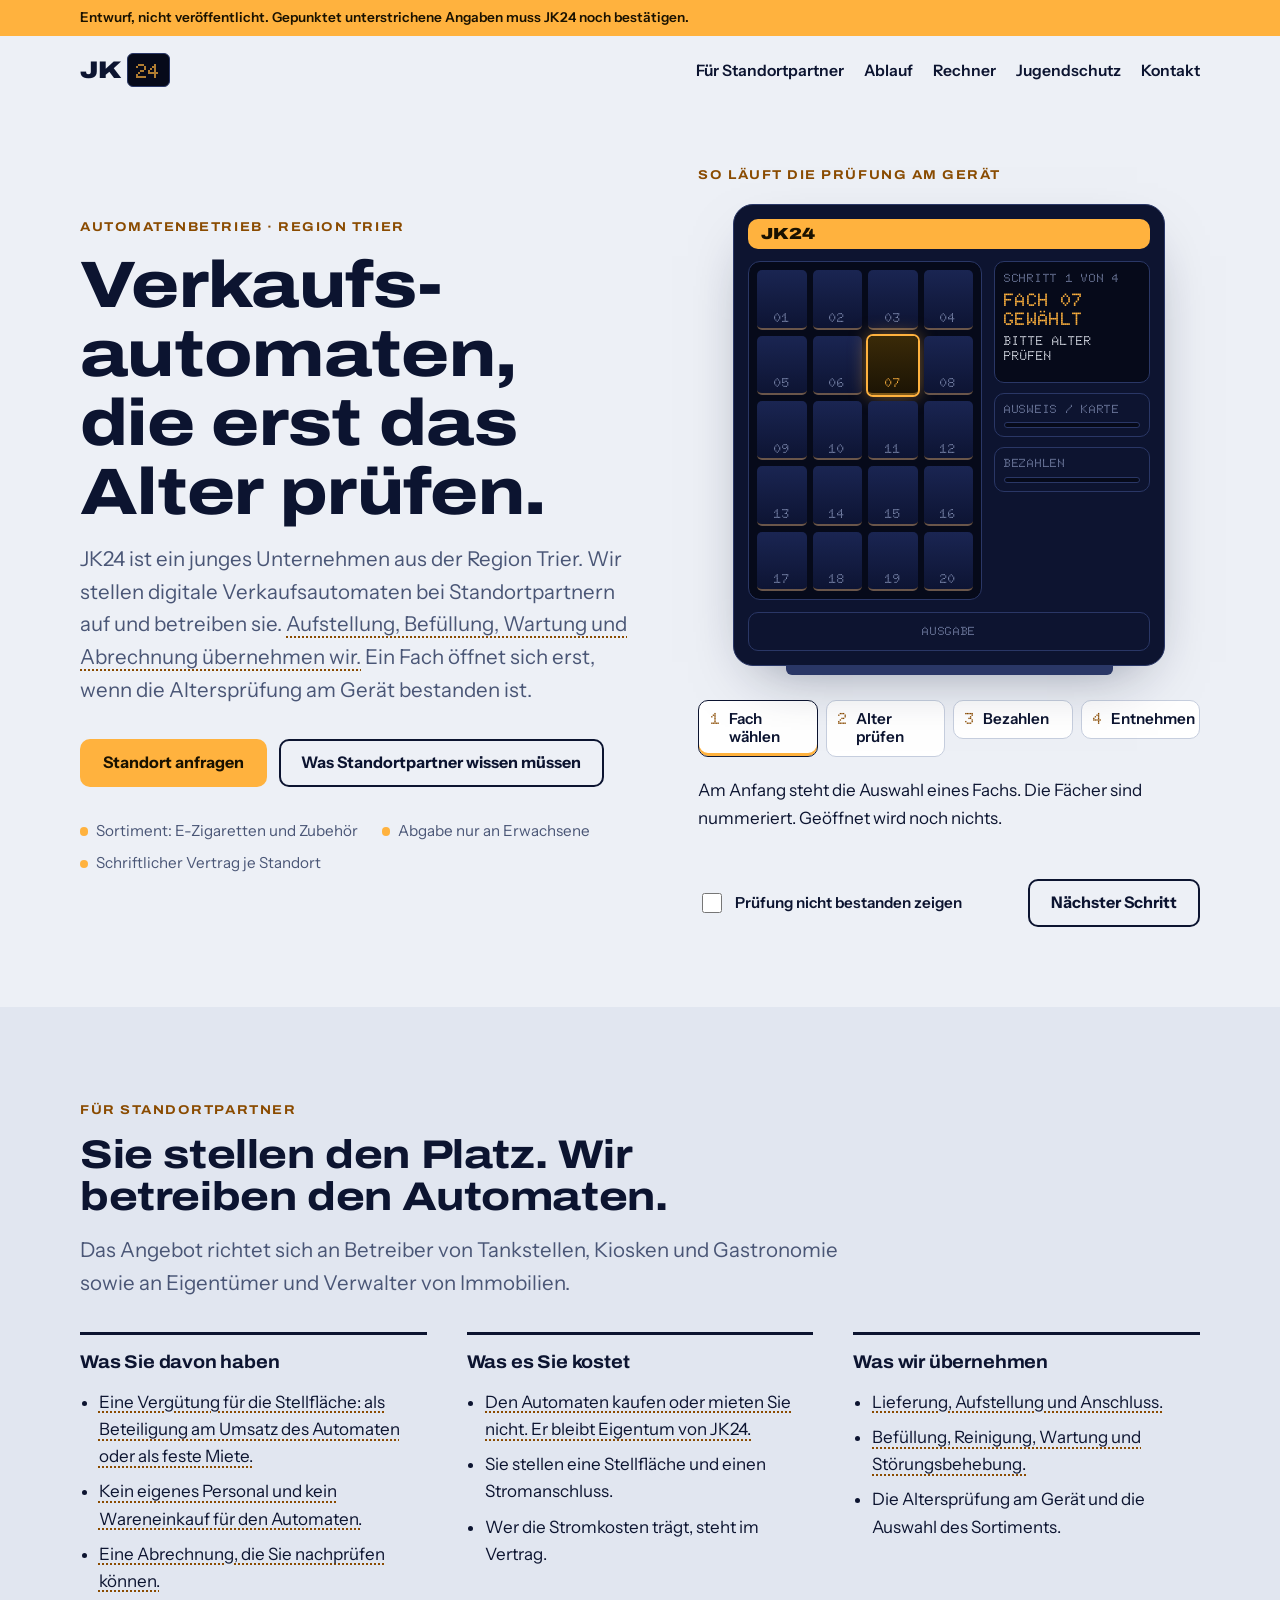
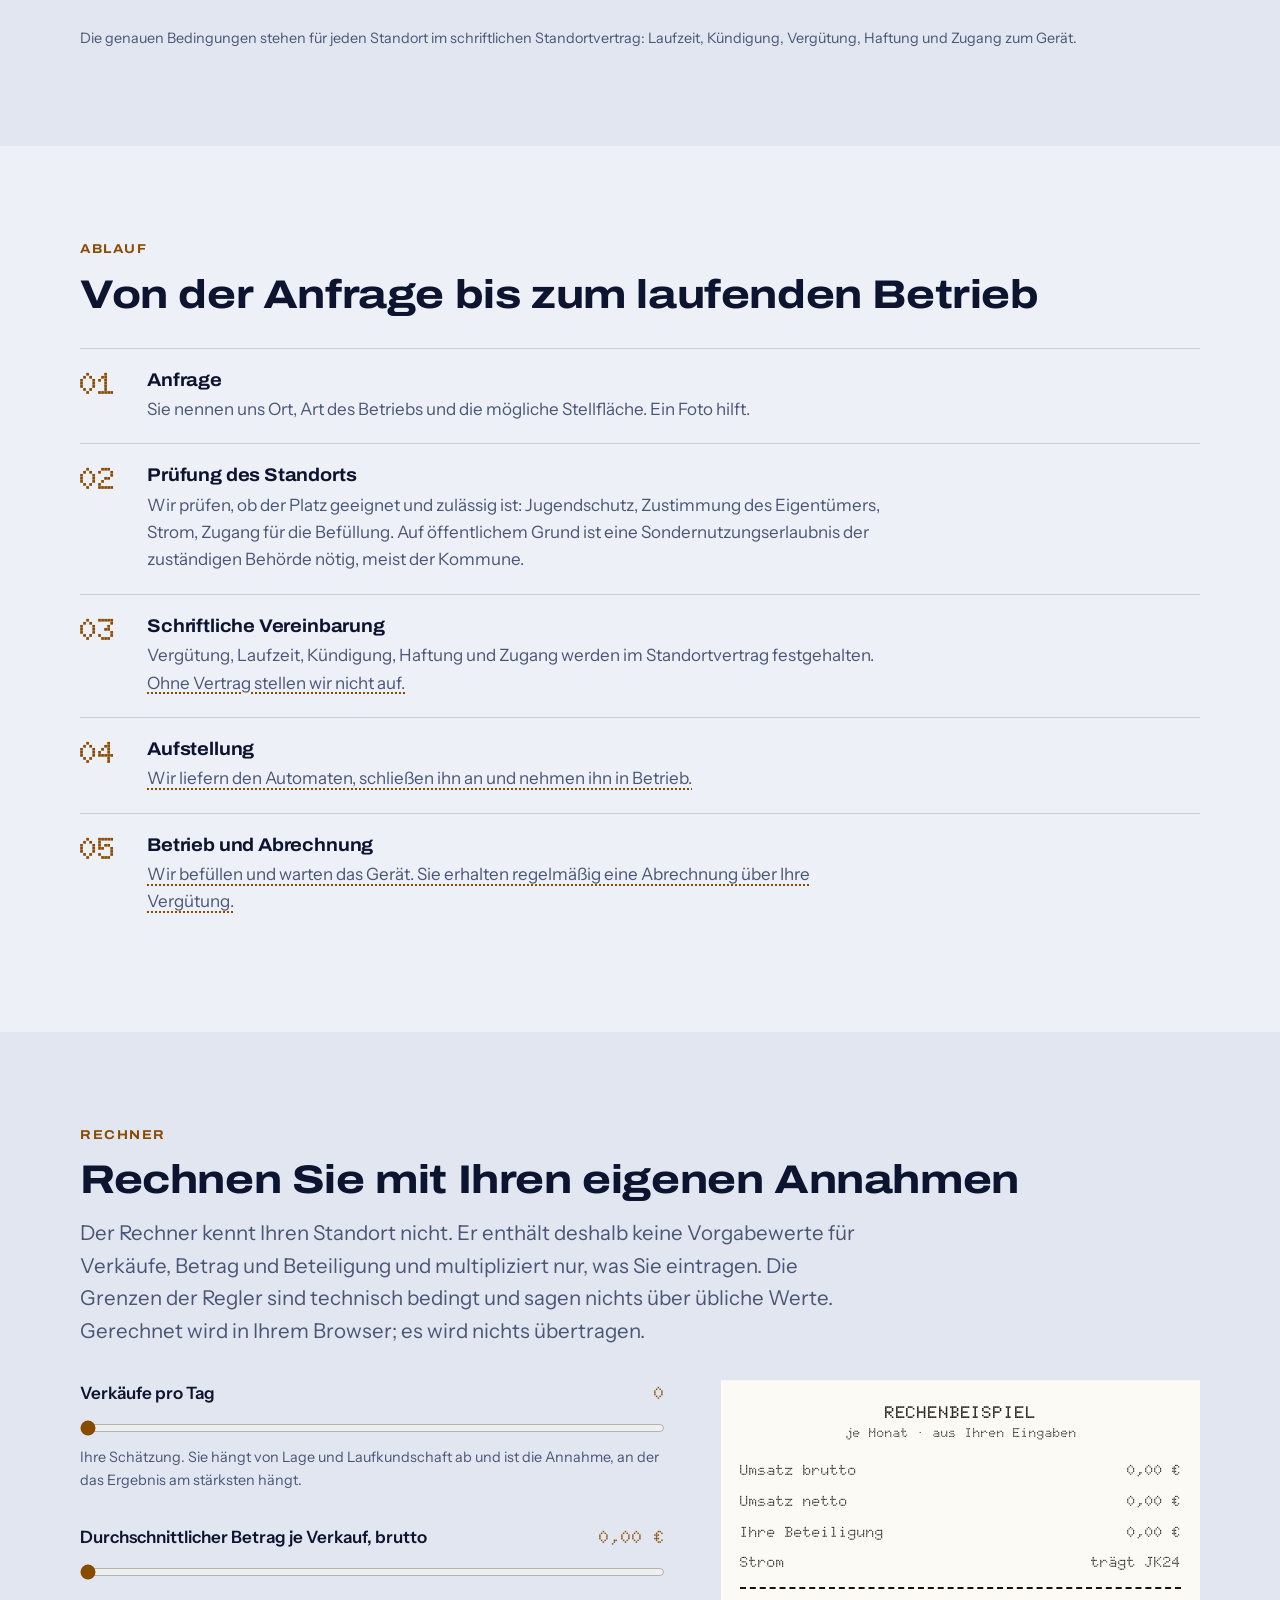
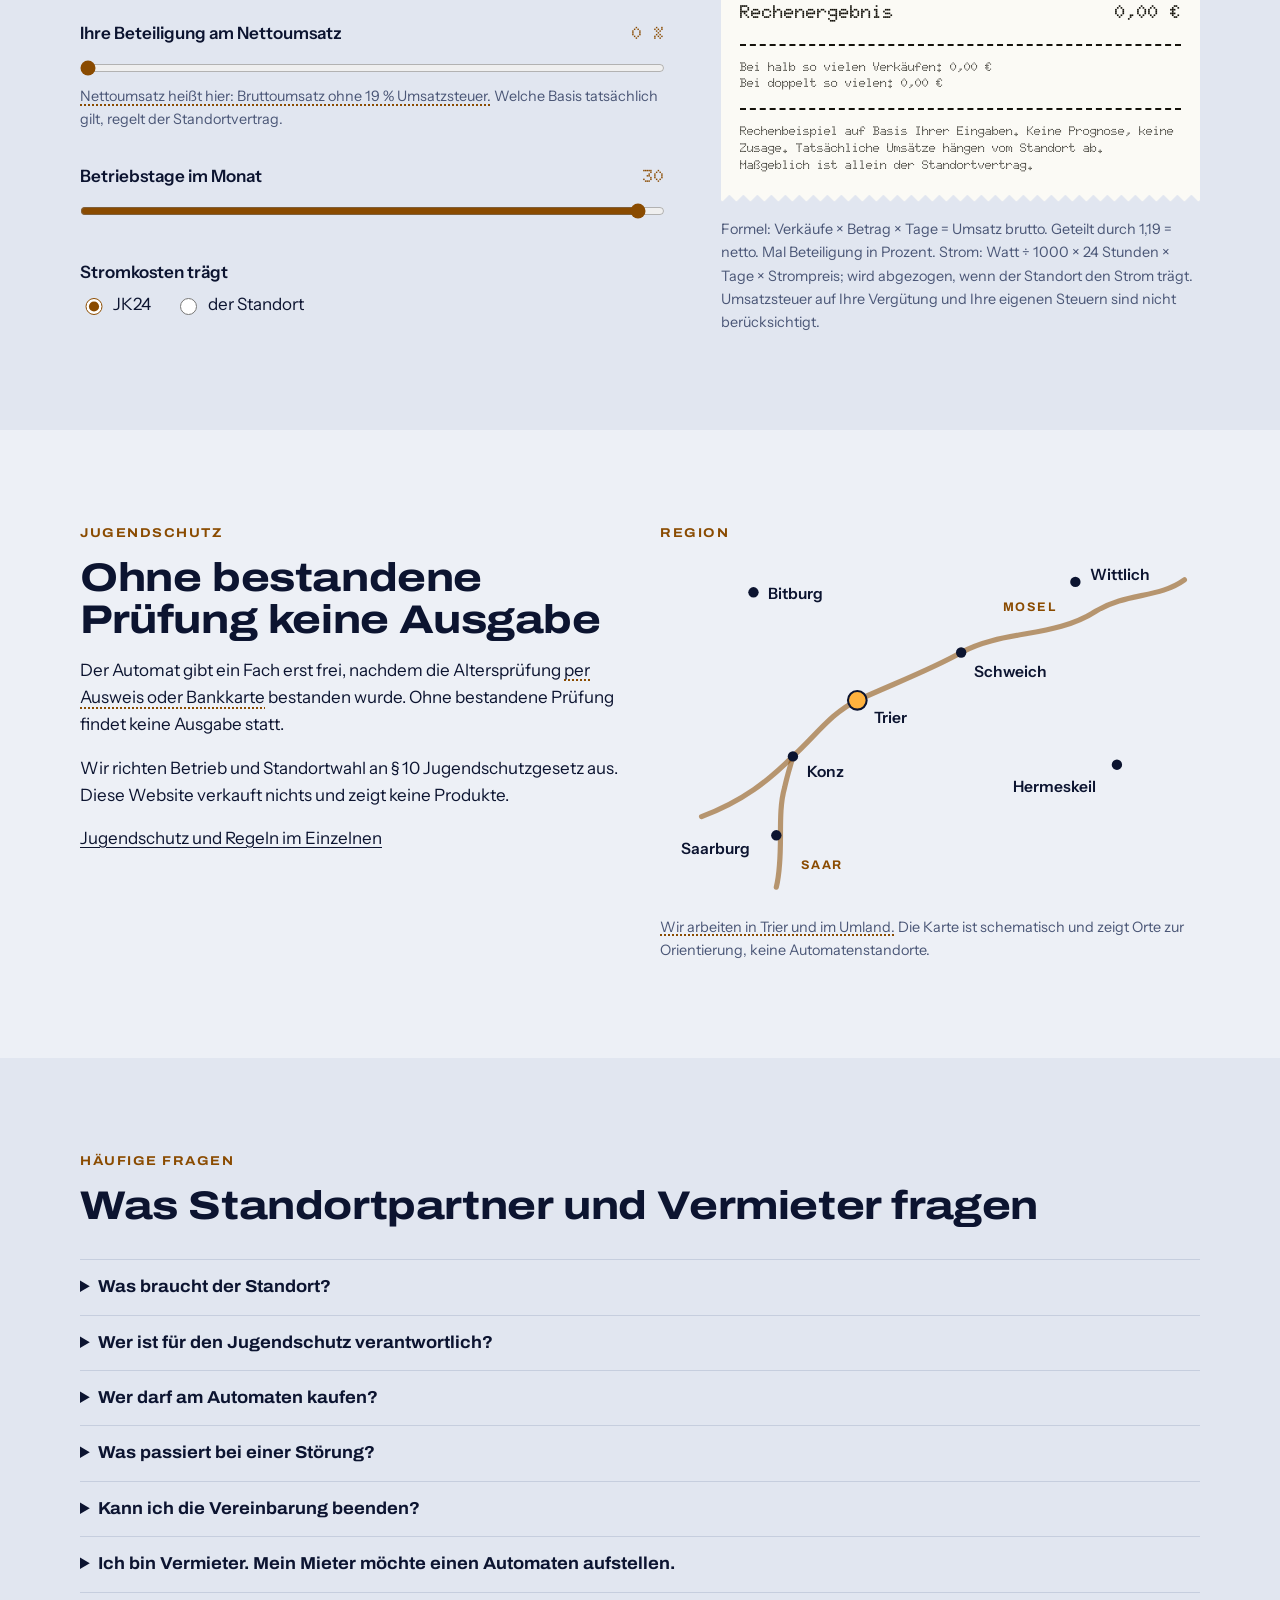
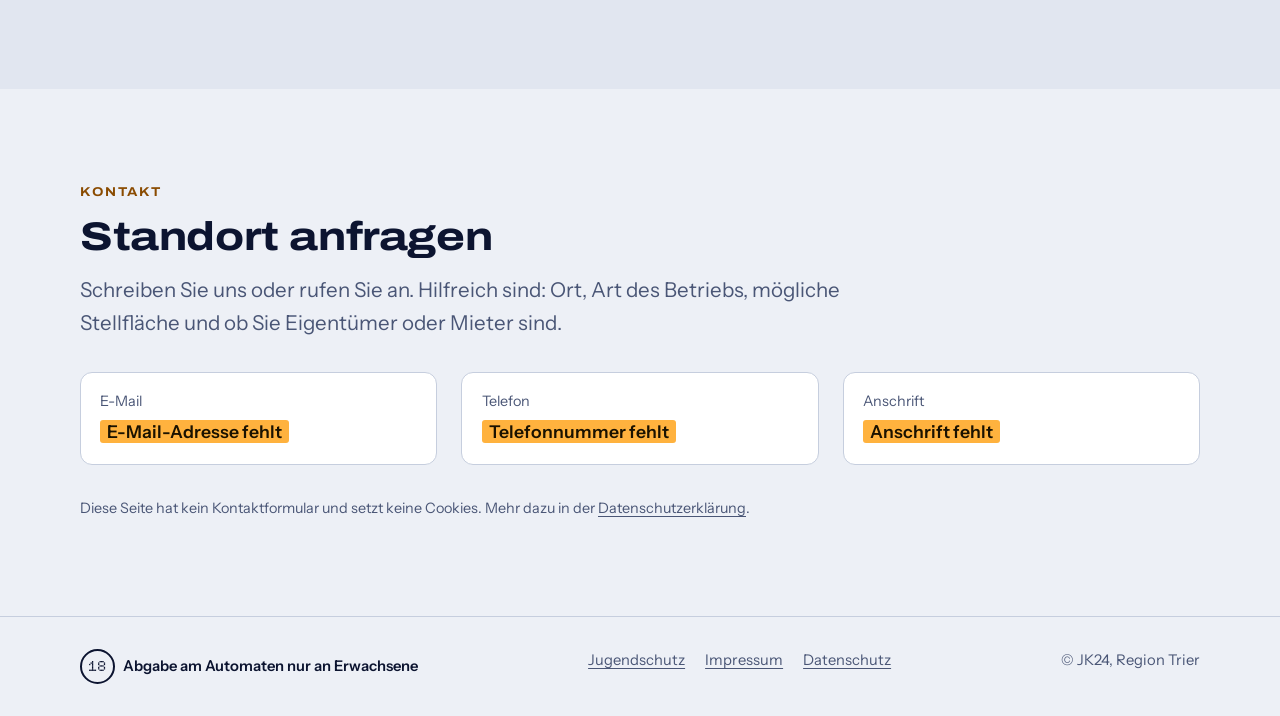
==== commit fe5c0284: "Website: Änderungen aus der Gegenprüfung durch recht Uhr am Automaten entfernt (wirkte als 24/7-Bots" ====
--- a/website/index.html
+++ b/website/index.html
@@ -36,7 +36,7 @@
       <div class="stack">
         <p class="label">Automatenbetrieb · Region Trier</p>
         <h1>Verkaufs&shy;automaten, die erst das Alter prüfen.</h1>
-        <p class="lead">JK24 stellt digitale Verkaufsautomaten bei Standortpartnern auf und betreibt sie. <span class="offen">Aufstellung, Befüllung, Wartung und Abrechnung übernehmen wir.</span> Ein Fach öffnet sich erst, wenn die Altersprüfung am Gerät bestanden ist.</p>
+        <p class="lead">JK24 ist ein junges Unternehmen aus der Region Trier. Wir stellen digitale Verkaufsautomaten bei Standortpartnern auf und betreiben sie. <span class="offen">Aufstellung, Befüllung, Wartung und Abrechnung übernehmen wir.</span> Ein Fach öffnet sich erst, wenn die Altersprüfung am Gerät bestanden ist.</p>
       </div>
       <div class="btnrow">
         <a class="btn btn--main" href="#kontakt">Standort anfragen</a>
@@ -52,23 +52,23 @@
     <!-- Die Darstellung zeigt die Prüf- und Sperrlogik, keine Produkte. -->
     <div class="demo" id="pruefung" aria-labelledby="demo-h">
       <h2 id="demo-h" class="label">So läuft die Prüfung am Gerät</h2>
-      <div class="machine" id="machine" data-res="ok" role="img" aria-label="Schematische Darstellung eines Verkaufsautomaten mit nummerierten Fächern, Anzeige, Kartenleser, Bezahlfeld und Ausgabe">
-        <div class="m-sign">JK24 <span id="m-clock">--:--</span></div>
+      <div class="machine" id="machine" data-res="" role="img" aria-label="Schematische Darstellung eines Verkaufsautomaten mit nummerierten Fächern, Anzeige, Kartenleser, Bezahlfeld und Ausgabe">
+        <div class="m-sign">JK24</div>
         <div class="m-slots" id="m-slots"></div>
         <div class="m-panel">
-          <div class="m-screen"><small id="m-s1">SCHRITT 2 VON 4</small><strong id="m-s2">ALTER BESTÄTIGT</strong><em id="m-s3">WEITER ZUR ZAHLUNG</em></div>
-          <div class="m-part is-on" id="m-reader">AUSWEIS / KARTE<i></i></div>
+          <div class="m-screen"><small id="m-s1">SCHRITT 1 VON 4</small><strong id="m-s2">FACH 07 GEWÄHLT</strong><em id="m-s3">BITTE ALTER PRÜFEN</em></div>
+          <div class="m-part" id="m-reader">AUSWEIS / KARTE<i></i></div>
           <div class="m-part" id="m-pay">BEZAHLEN<i></i></div>
         </div>
         <div class="m-part m-flap" id="m-flap">AUSGABE</div>
       </div>
       <ol class="steps" id="steps">
-        <li><button type="button" id="step-0" data-step="0">Fach wählen</button></li>
-        <li><button type="button" id="step-1" data-step="1" aria-current="step">Alter prüfen</button></li>
+        <li><button type="button" id="step-0" data-step="0" aria-current="step">Fach wählen</button></li>
+        <li><button type="button" id="step-1" data-step="1">Alter prüfen</button></li>
         <li><button type="button" id="step-2" data-step="2">Bezahlen</button></li>
         <li><button type="button" id="step-3" data-step="3">Entnehmen</button></li>
       </ol>
-      <p class="demo__text" id="demo-text" aria-live="polite">Vor jeder Ausgabe prüft der Automat das Alter, <span class="offen">per Ausweis oder Bankkarte</span>. Ist die Prüfung bestanden, geht es weiter zur Zahlung.</p>
+      <p class="demo__text" id="demo-text" aria-live="polite">Am Anfang steht die Auswahl eines Fachs. Die Fächer sind nummeriert. Geöffnet wird noch nichts.</p>
       <div class="demo__ctrl">
         <label class="switch" for="demo-fail"><input type="checkbox" id="demo-fail"> Prüfung nicht bestanden zeigen</label>
         <button class="btn btn--line" type="button" id="demo-next">Nächster Schritt</button>
@@ -106,7 +106,7 @@
         <ul>
           <li class="offen">Lieferung, Aufstellung und Anschluss.</li>
           <li class="offen">Befüllung, Reinigung, Wartung und Störungsbehebung.</li>
-          <li>Die Verantwortung für die Altersprüfung am Gerät und für das Sortiment.</li>
+          <li>Die Altersprüfung am Gerät und die Auswahl des Sortiments.</li>
         </ul>
       </div>
     </div>
@@ -122,8 +122,8 @@
     </div>
     <ol class="flow">
       <li><div><h3>Anfrage</h3><p>Sie nennen uns Ort, Art des Betriebs und die mögliche Stellfläche. Ein Foto hilft.</p></div></li>
-      <li><div><h3>Prüfung des Standorts</h3><p>Wir prüfen, ob der Platz geeignet und zulässig ist: Jugendschutz, Zustimmung des Eigentümers, Strom, Zugang für die Befüllung. Auf öffentlichem Grund ist eine Erlaubnis der Kommune nötig.</p></div></li>
-      <li><div><h3>Schriftliche Vereinbarung</h3><p>Vergütung, Laufzeit, Kündigung, Haftung und Zugang werden im Standortvertrag festgehalten. Ohne Vertrag stellen wir nicht auf.</p></div></li>
+      <li><div><h3>Prüfung des Standorts</h3><p>Wir prüfen, ob der Platz geeignet und zulässig ist: Jugendschutz, Zustimmung des Eigentümers, Strom, Zugang für die Befüllung. Auf öffentlichem Grund ist eine Sondernutzungserlaubnis der zuständigen Behörde nötig, meist der Kommune.</p></div></li>
+      <li><div><h3>Schriftliche Vereinbarung</h3><p>Vergütung, Laufzeit, Kündigung, Haftung und Zugang werden im Standortvertrag festgehalten. <span class="offen">Ohne Vertrag stellen wir nicht auf.</span></p></div></li>
       <li><div><h3>Aufstellung</h3><p class="offen">Wir liefern den Automaten, schließen ihn an und nehmen ihn in Betrieb.</p></div></li>
       <li><div><h3>Betrieb und Abrechnung</h3><p class="offen">Wir befüllen und warten das Gerät. Sie erhalten regelmäßig eine Abrechnung über Ihre Vergütung.</p></div></li>
     </ol>
@@ -135,7 +135,7 @@
     <div class="stack">
       <p class="label">Rechner</p>
       <h2>Rechnen Sie mit Ihren eigenen Annahmen</h2>
-      <p class="lead">Der Rechner kennt Ihren Standort nicht. Er enthält deshalb keine Vorgabewerte und multipliziert nur, was Sie eintragen. Gerechnet wird in Ihrem Browser; es wird nichts übertragen.</p>
+      <p class="lead">Der Rechner kennt Ihren Standort nicht. Er enthält deshalb keine Vorgabewerte für Verkäufe, Betrag und Beteiligung und multipliziert nur, was Sie eintragen. Die Grenzen der Regler sind technisch bedingt und sagen nichts über übliche Werte. Gerechnet wird in Ihrem Browser; es wird nichts übertragen.</p>
     </div>
     <div class="calc">
       <form class="stack stack--l" id="calc" onsubmit="return false">
@@ -151,7 +151,7 @@
         <div class="field">
           <div class="field__top"><label for="c-share">Ihre Beteiligung am Nettoumsatz</label><output id="o-share" for="c-share">0 %</output></div>
           <input type="range" id="c-share" min="0" max="30" step="0.5" value="0">
-          <p class="small">Nettoumsatz heißt hier: Bruttoumsatz ohne 19 % Umsatzsteuer. Welche Basis tatsächlich gilt, regelt der Standortvertrag.</p>
+          <p class="small"><span class="offen">Nettoumsatz heißt hier: Bruttoumsatz ohne 19 % Umsatzsteuer.</span> Welche Basis tatsächlich gilt, regelt der Standortvertrag.</p>
         </div>
         <div class="field">
           <div class="field__top"><label for="c-days">Betriebstage im Monat</label><output id="o-days" for="c-days">30</output></div>
@@ -184,12 +184,12 @@
             <div><dt>Umsatz netto</dt><dd id="r-net">0,00 €</dd></div>
             <div><dt>Ihre Beteiligung</dt><dd id="r-share">0,00 €</dd></div>
             <div><dt>Strom</dt><dd id="r-power">0,00 €</dd></div>
-            <div class="sum"><dt>Ergebnis</dt><dd id="r-sum">0,00 €</dd></div>
+            <div class="sum"><dt>Rechenergebnis</dt><dd id="r-sum">0,00 €</dd></div>
           </dl>
           <p class="note">Bei halb so vielen Verkäufen: <span id="r-half">0,00 €</span><br>Bei doppelt so vielen: <span id="r-double">0,00 €</span></p>
           <p class="note">Rechenbeispiel auf Basis Ihrer Eingaben. Keine Prognose, keine Zusage. Tatsächliche Umsätze hängen vom Standort ab. Maßgeblich ist allein der Standortvertrag.</p>
         </div>
-        <p class="small">Formel: Verkäufe × Betrag × Tage = Umsatz brutto. Geteilt durch 1,19 = netto. Mal Beteiligung in Prozent. Strom: Watt × 24 Stunden × Tage × Strompreis.</p>
+        <p class="small">Formel: Verkäufe × Betrag × Tage = Umsatz brutto. Geteilt durch 1,19 = netto. Mal Beteiligung in Prozent. Strom: Watt ÷ 1000 × 24 Stunden × Tage × Strompreis; wird abgezogen, wenn der Standort den Strom trägt. Umsatzsteuer auf Ihre Vergütung und Ihre eigenen Steuern sind nicht berücksichtigt.</p>
       </div>
     </div>
   </div>
@@ -232,11 +232,11 @@
     </div>
     <div class="faq">
       <details><summary>Was braucht der Standort?</summary><p>Eine ebene, zugängliche Stellfläche und einen Stromanschluss. Maße, Gewicht und Anschlusswerte nennen wir Ihnen mit dem Datenblatt des Geräts, bevor Sie etwas zusagen.</p></details>
-      <details><summary>Wer ist für den Jugendschutz verantwortlich?</summary><p>JK24 als Betreiber des Automaten. Die Altersprüfung ist im Gerät eingebaut. Wie die Verantwortung zwischen Betreiber und Standort im Einzelnen verteilt ist, steht im Standortvertrag.</p></details>
+      <details><summary>Wer ist für den Jugendschutz verantwortlich?</summary><p>JK24 betreibt den Automaten und ist für die Altersprüfung am Gerät zuständig. Eigene gesetzliche Pflichten des Standortinhabers kann ein Vertrag nicht aufheben. Was zwischen uns gilt, etwa wer bei einem Verstoß welche Kosten trägt, steht im Standortvertrag.</p></details>
       <details><summary>Wer darf am Automaten kaufen?</summary><p>Nur Erwachsene. Die Abgabe von E-Zigaretten an Minderjährige ist gesetzlich verboten.</p></details>
       <details><summary>Was passiert bei einer Störung?</summary><p>Am Automaten steht, wie Sie und Kunden uns erreichen. <span class="offen">Wir kümmern uns um die Behebung.</span></p></details>
       <details><summary>Kann ich die Vereinbarung beenden?</summary><p>Ja. Laufzeit und Kündigungsfrist stehen im Standortvertrag. Lesen Sie ihn in Ruhe, bevor Sie unterschreiben.</p></details>
-      <details><summary>Ich bin Vermieter. Mein Mieter möchte einen Automaten aufstellen.</summary><p>Wir stellen nur mit schriftlicher Zustimmung des Eigentümers auf. Sprechen Sie uns an, wir zeigen Ihnen Gerät, Altersprüfung und Vertrag.</p></details>
+      <details><summary>Ich bin Vermieter. Mein Mieter möchte einen Automaten aufstellen.</summary><p><span class="offen">Wir stellen nur mit schriftlicher Zustimmung des Eigentümers auf.</span> Sprechen Sie uns an, wir zeigen Ihnen Gerät, Altersprüfung und Vertrag.</p></details>
     </div>
   </div>
 </section>
--- a/website/assets/css/site.css
+++ b/website/assets/css/site.css
@@ -126,7 +126,6 @@
 }
 .machine::after { content: ""; position: absolute; left: 12%; right: 12%; bottom: -10px; height: 10px; border-radius: 0 0 6px 6px; background: var(--m-edge); }
 .m-sign { grid-column: 1 / -1; display: flex; justify-content: space-between; align-items: center; background: var(--amber); color: var(--amber-ink); border-radius: 10px; padding: .45rem .8rem; font: 900 1rem/1 var(--display); font-stretch: 125%; }
-.m-sign span { font: 800 1rem/1 var(--dot); letter-spacing: .06em; }
 .m-slots { display: grid; grid-template-columns: repeat(4, 1fr); gap: 6px; background: var(--m-glass); padding: 8px; border-radius: 12px; border: 1px solid var(--m-edge); }
 .m-slot { aspect-ratio: 1 / 1.2; border-radius: 5px; background: linear-gradient(180deg, #1a2552, #0d1433); border-bottom: 2px solid rgba(255, 178, 62, .35); display: grid; place-items: end center; padding-bottom: 3px; font: 800 .8rem/1 var(--dot); color: var(--m-dim); transition: box-shadow .25s, background .25s; }
 .m-slot.is-pick { background: linear-gradient(180deg, #3a2a08, #1c1404); color: var(--amber); box-shadow: 0 0 0 2px var(--amber), 0 0 18px rgba(255, 178, 62, .55); }
